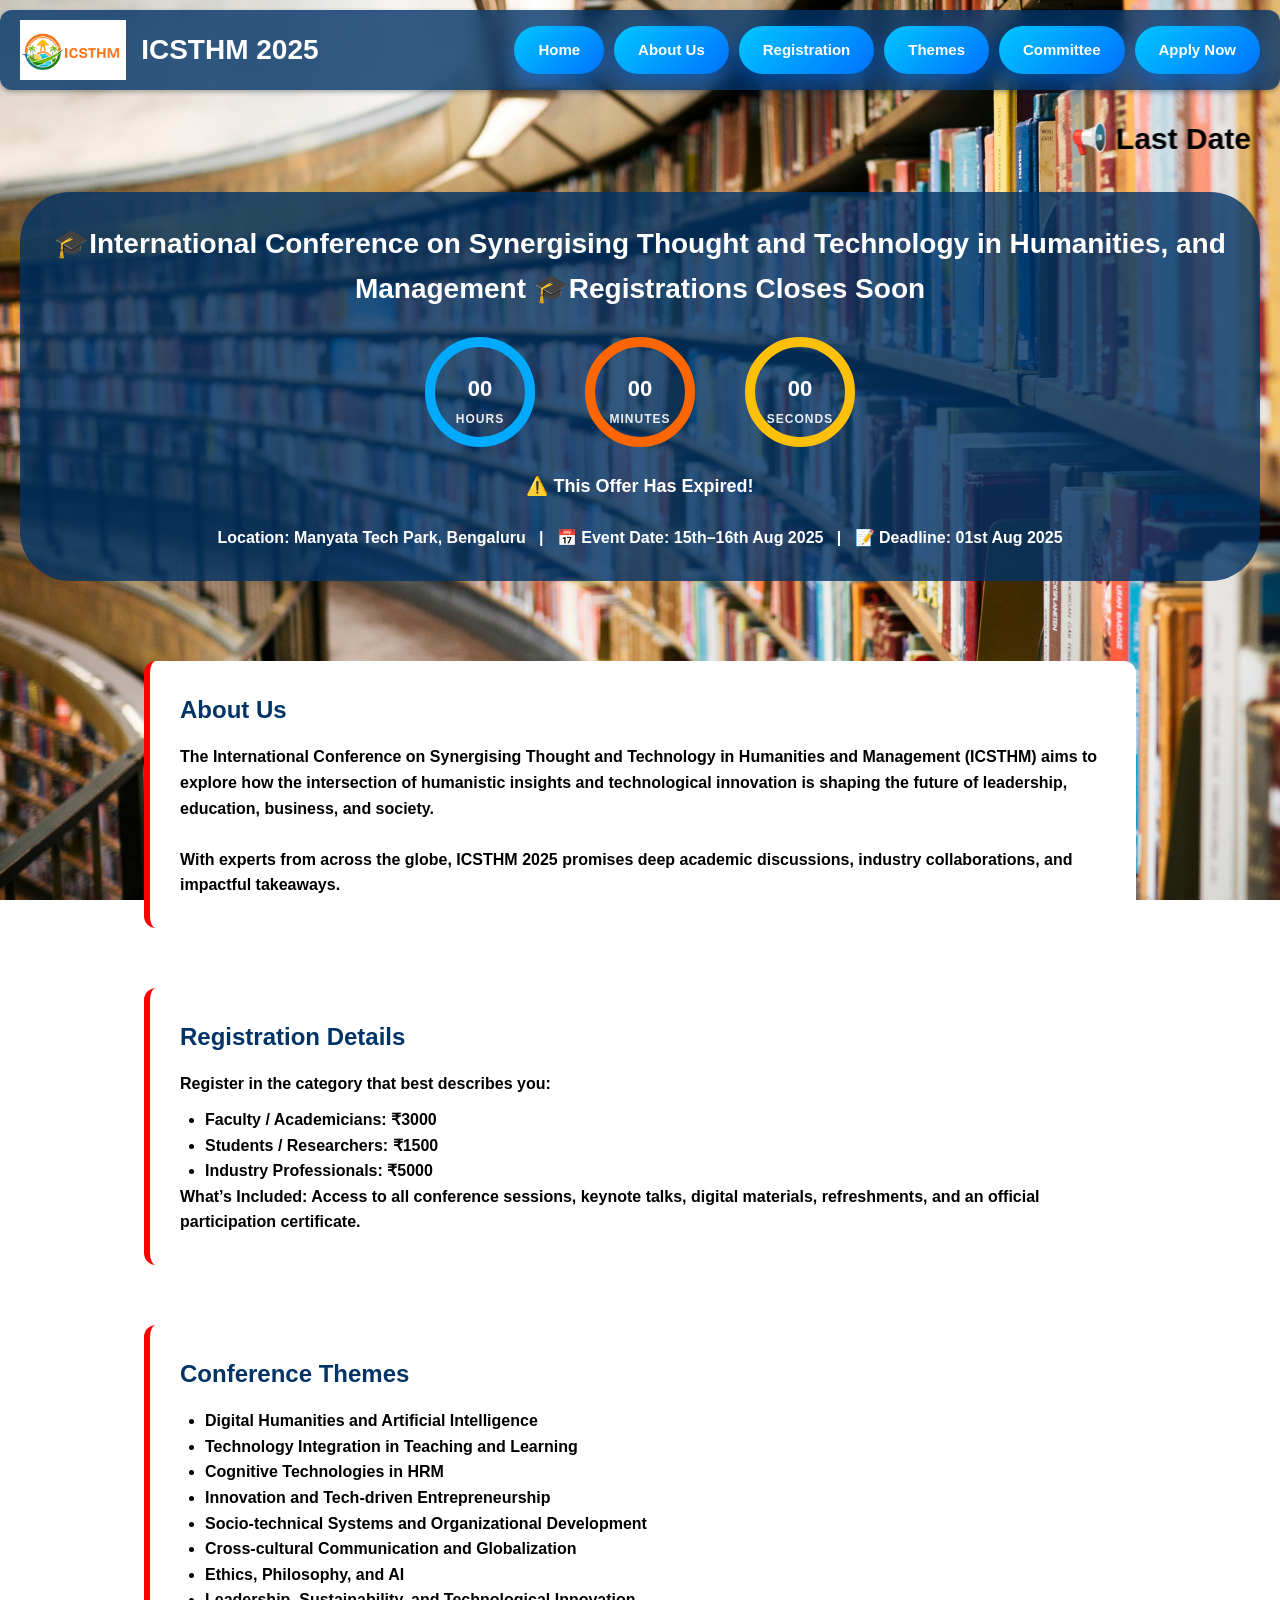
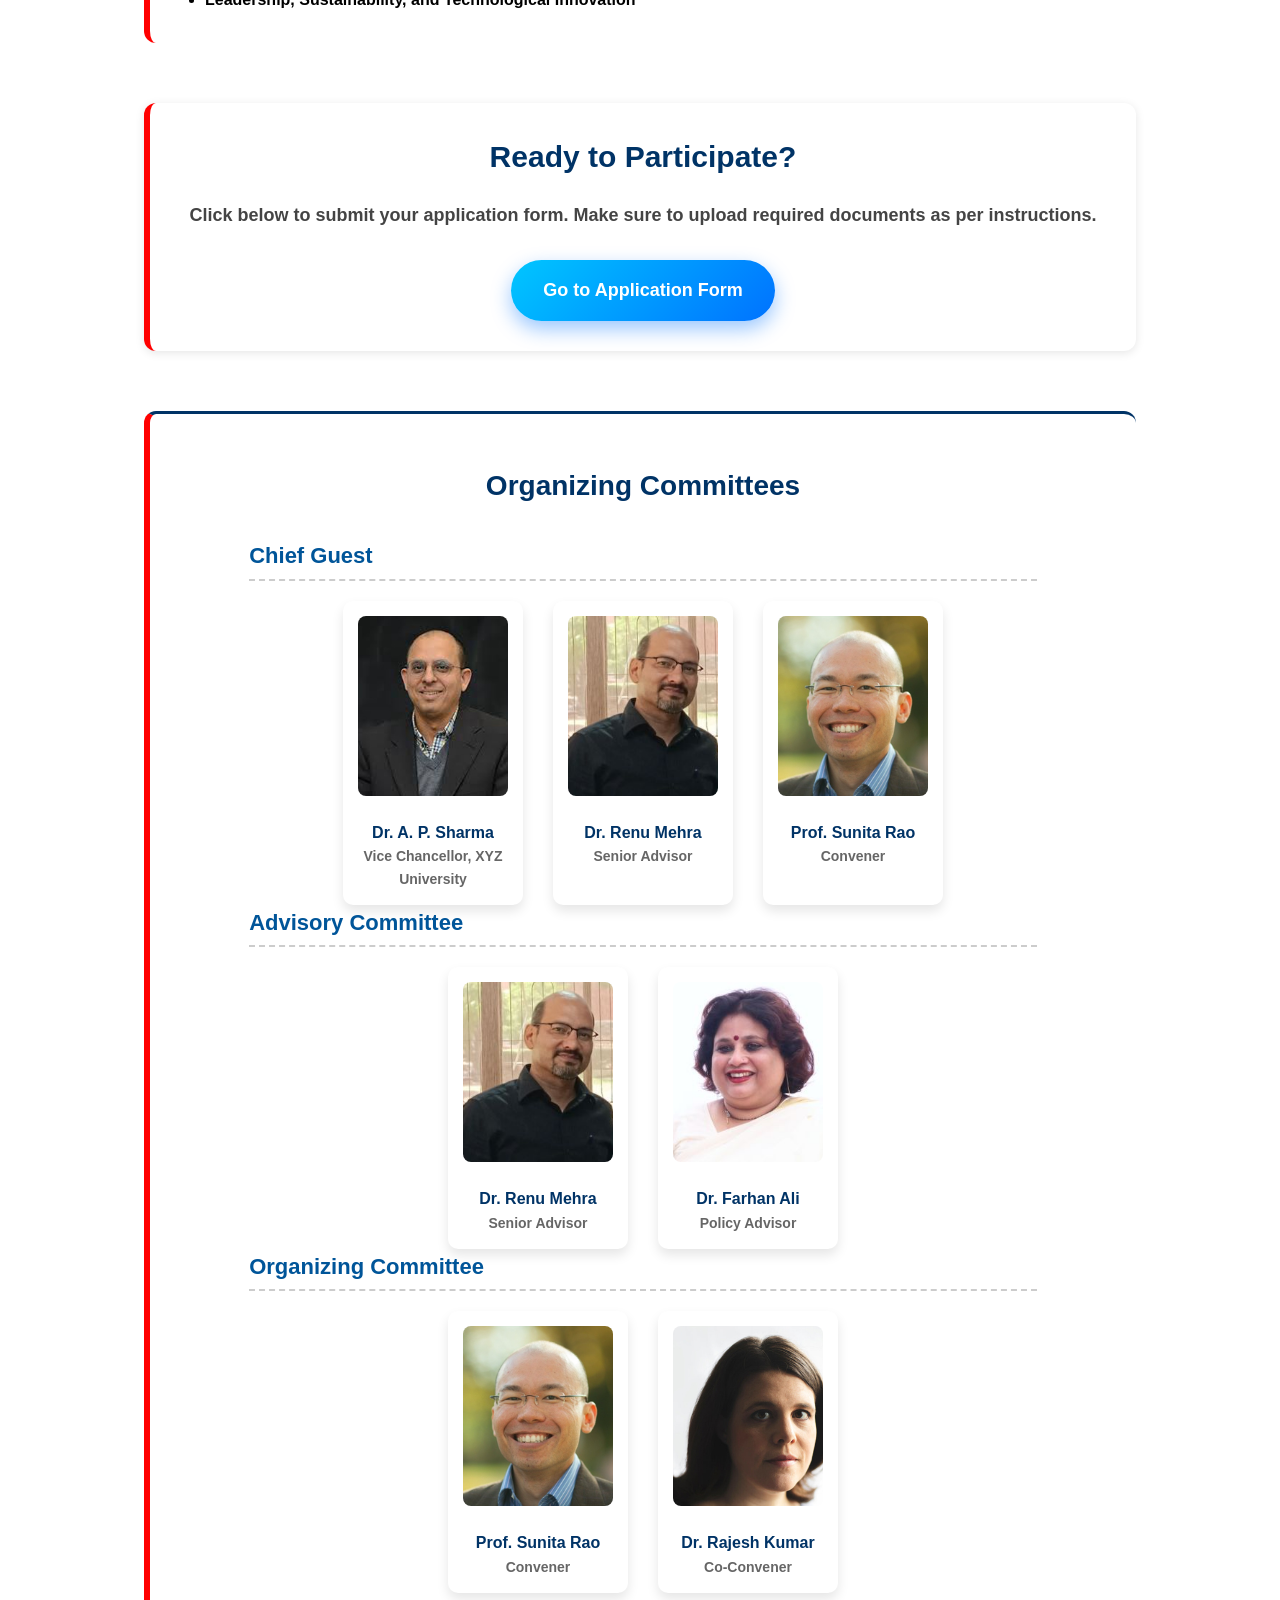
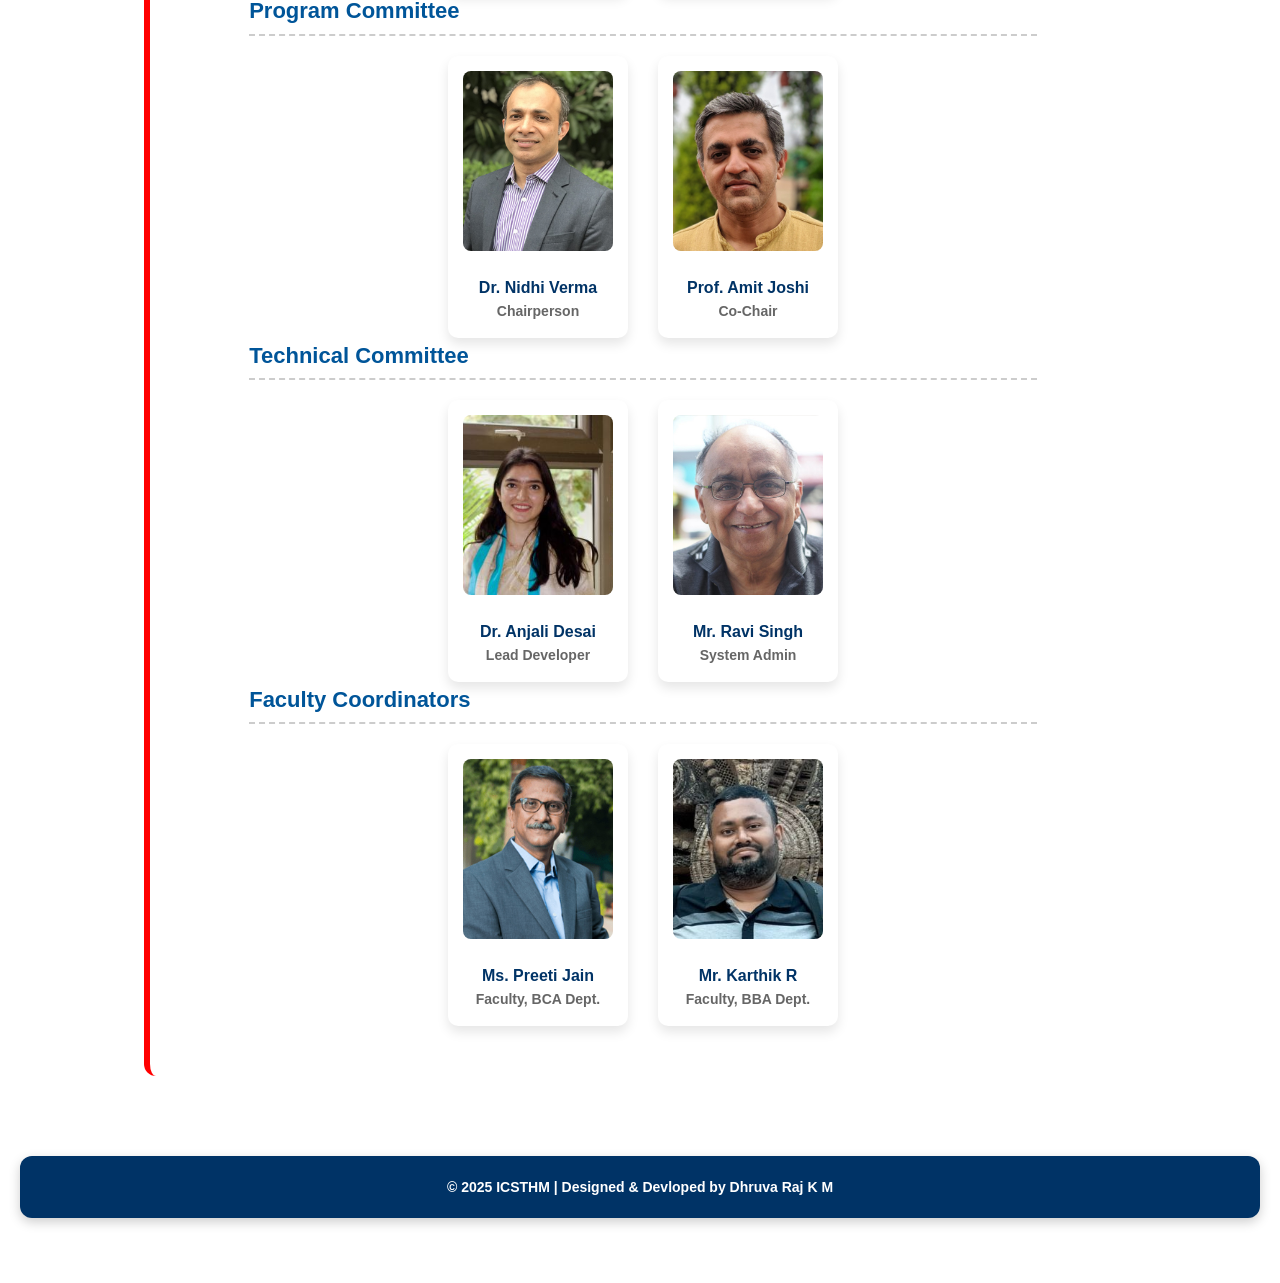
==== index.html @ 1d846b2d "Add files via upload" ====
<!DOCTYPE html>
<html>
<head>
  <title>ICSTHM 2025 - Apply</title>
  <style>

  body {
  font-family: 'Segoe UI', Tahoma, Geneva, Verdana, sans-serif;
  line-height: 1.6;
  background: url('images/library-bg.jpg') no-repeat center center fixed;
  background-size: cover;
  position: relative;
  margin: 0;
  padding: 0;
  font-family: 'Segoe UI', sans-serif;
  color: #111;
}

.overlay {
 /* soft white overlay */
  min-height: 100vh;
  padding: 20px;
}
 /* Apply transparency & blur to main content areas */
  header, footer {
    background-color: rgba(255, 255, 255, 0.7); /* Semi-transparent white */
    backdrop-filter: blur(8px); /* Adds soft blur behind content */
    -webkit-backdrop-filter: blur(8px); /* Safari support */
    padding: 0px;
    margin: 0px;
    border-radius: 12px; /* Rounded corners for modern look */
    box-shadow: 0 4px 12px rgba(0, 0, 0, 0.2); /* Optional soft shadow */
  }
    /* General Reset */
    * {
      margin: 0;
      padding: 0;
      box-sizing: border-box;
    }

  header {
  position: fixed;
  top: 10px;
  left: 0;
  width: 100%;
  z-index: 1000; /* stays on top */
    background-color: rgba(0, 51, 102, 0.8); /* transparent blue */
    color: white;
    padding: 10px 20px;
    display: flex;
    align-items: center;
    box-shadow: 0 2px 5px rgba(0,0,0,0.3);
  }

  header img {
    height: 60px;
    margin-right: 15px;
  }

  header h1 {
    font-size: 28px;
    margin: 0;
  }
      @media screen and (max-width: 600px) {
      header {
        flex-direction: column;
        align-items: flex-start;
      }

      header img {
        margin-bottom: 10px;
      }
      }
     .header-content {
    display: flex;
    justify-content: space-between;
    align-items: center;
    width: 100%;
    }

     nav {
     display: flex;
     gap: 10px;
     border-radius: 150px;
    }


    nav a {
      display: inline-block;
      background: linear-gradient(135deg, #00c6ff, #0072ff);
      color: white;
      padding: 12px 24px;
      font-size: 15px;
      font-weight: bold;
      text-decoration: none;
      box-shadow: 0 8px 20px rgba(0, 114, 255, 0.4);
      transition: all 0.3s ease;
      border-radius: 150px;
    }

    nav a:hover {
      background: linear-gradient(135deg, #0072ff, #00c6ff);
      transform: translateY(-3px);
      box-shadow: 0 12px 24px rgba(0, 114, 255, 0.5);
      color: #ffcc00;
      border-radius: 150px;
    }

  .marquee-container {
  color: #000;
  font-weight: bold;
  padding: 15px 0;
  font-size: 30px;
  border-radius: 12px;
  margin-bottom: 30px; /* space below marquee */
  z-index: 2;
  position: relative;
}

    marquee {
      font-size: 30px;
      margin-bottom: 15px; /* space below marquee */
      z-index: 2;
      position: relative;
}
    /* Main Layout */
    main {
      padding: 60px 10% 20px 10%;
      border-radius: 15px;
      padding-top: 120px;
    }
    main, .content, body {
    padding-top: 80px; /* Adjust based on your header height */
}

.circle {
  width: 120px;
  height: 120px;
  position: relative;
}

.circle svg {
  transform: rotate(-90deg);
}

.circle circle {
  fill: none;
  stroke-width: 10;
  stroke-linecap: round;
}

.circle .bg {
  stroke: rgba(255, 255, 255, 0.1);
}

.circle .progress {
  stroke: #00aaff;
  transition: stroke-dashoffset 0.5s linear;
}

.circle.orange .progress {
  stroke: #ff6600;
}

.circle.yellow .progress {
  stroke: #ffc107;
}

.circle .time-value {
  position: absolute;
  top: 50%;
  left: 50%;
  transform: translate(-50%, -60%);
  font-size: 22px;
  font-weight: bold;
  color: white;
}

.circle .label {
  position: absolute;
  top: 65%;
  left: 50%;
  transform: translateX(-50%);
  font-size: 12px;
  letter-spacing: 1px;
  opacity: 0.9;
  color: white;
}

    section {
      margin-bottom: 60px;
      background-color: white;
      box-sizing: 10px;
      padding: 30px;
      border-left: 6px solid red;
      border-radius: 8px;
     
      border-radius: 12px;
    }

    section h2 {
      margin-bottom: 15px;
      color: #003366;
      font-size: 24px;
      border-radius: 12px;
    }

    p, li {
      font-size: 16px;
      border-radius: 150px;
    }

    ul {
      padding-left: 25px;
      margin-top: 10px;
      border-radius: 150px;
    }

    /* Apply Now CTA */
    .apply-section {
      margin-bottom: 60px;
     
      padding: 30px;
      border-left: 6px solid red;
      border-radius: 8px;
      box-shadow: 0 2px 10px rgba(0,0,0,0.1);
      border-radius: 12px;
      text-align: center;
    }

    .apply-section h2 {
      font-size: 30px;
      margin-bottom: 20px;
      color: #003366;
      border-radius: 150px;
    }

    .apply-section p {
      font-size: 18px;
      margin-bottom: 30px;
      color: #444;
      border-radius: 150px;
    }

    .new-apply-btn {
      display: inline-block;
      background: linear-gradient(135deg, #00c6ff, #0072ff);
      color: white;
      padding: 16px 32px;
      font-size: 18px;
      font-weight: bold;
      text-decoration: none;
      border-radius: 50px;
      box-shadow: 0 8px 20px rgba(0, 114, 255, 0.4);
      transition: all 0.3s ease;
    }

    .new-apply-btn:hover {
      background: linear-gradient(135deg, #0072ff, #00c6ff);
      transform: translateY(-3px);
      box-shadow: 0 12px 24px rgba(0, 114, 255, 0.5);
      border-radius: 150px;
    }
    #committee {
  padding: 50px 10%;
  margin-top: 40px;
  border-top: 3px solid #003366;
}

.committee-title {
  font-size: 22px;
  margin-bottom: 20px;
  color: #005599;
  border-bottom: 2px dashed #ccc;
  padding-bottom: 5px;
}

.committee-grid {
  display: flex;
  gap: 30px;
  flex-wrap: wrap;
  justify-content: center;
  margin-top: 20px;
}

.member-card {
  background-color: white;
  border-radius: 10px;
  padding: 15px;
  width: 180px;
  text-align: center;
  box-shadow: 0 6px 12px rgba(0,0,0,0.1);
  transition: transform 0.3s ease;
}

.member-card:hover {
  transform: translateY(-6px);
}

.member-card img {
  width: 100%;
  height: 180px;
  object-fit: cover;
  border-radius: 8px;
}

.member-card .name {
  font-weight: bold;
  color: #003366;
  margin-top: 10px;
}

.member-card .role {
  font-size: 14px;
  color: #666;
}
/* Footer */
  footer {
  background-color: #003366;
  color: white;
  text-align: center;
  padding: 20px;
  font-size: 14px;
}

</style>
</head>
<body>
<body>
  <div class="overlay">
    <header>
  <div class="header-content">
    <div style="display: flex; align-items: center;">
      <img src="images/logo1.png" alt="ICSTHM Logo">
      <h1>ICSTHM 2025</h1>
    </div>
    <nav>
      <a href="index.html">Home</a>
      <a href="#about us">About Us</a>
      <a href="#registration">Registration</a>
      <a href="#themes">Themes</a>
      <a href="#committee">Committee</a>
      <a href="apply.html">Apply Now</a>
    </nav>
  </div>
</header>


  <!-- Marquee -->
  <div class="marquee-container">
    <marquee behavior="scroll" direction="left">
    📢 Last Date to Apply: 01st August 2025 | 📅 Event Date: 15th & 16th August 2025 | 🏃‍♂️ Hurry Up and Apply Now!</marquee>
 
 <!-- Countdown Timer Section -->
<div style="background-color: rgba(0, 51, 102, 0.8); padding: 30px 0; color: white;  border-radius: 50px;">
  <h2 style="text-align: center; font-size: 28px;margin-bottom: 20px;">
  🎓International Conference on Synergising Thought and Technology in Humanities, and Management 🎓Registrations Closes Soon</h2>

  <div class="countdown-container" style="display: flex; justify-content: center; gap: 40px; flex-wrap: wrap;">
    <div class="circle blue" id="hour-circle">
      <svg width="120" height="120">
        <circle class="bg" cx="60" cy="60" r="50" />
        <circle class="progress" cx="60" cy="60" r="50" />
      </svg>
      <div class="time-value" id="hours">00</div>
      <div class="label">HOURS</div>
    </div>
    <div class="circle orange" id="minute-circle">
      <svg width="120" height="120">
        <circle class="bg" cx="60" cy="60" r="50" />
        <circle class="progress" cx="60" cy="60" r="50" />
      </svg>
      <div class="time-value" id="minutes">00</div>
      <div class="label">MINUTES</div>
    </div>
    <div class="circle yellow" id="second-circle">
      <svg width="120" height="120">
        <circle class="bg" cx="60" cy="60" r="50" />
        <circle class="progress" cx="60" cy="60" r="50" />
      </svg>
      <div class="time-value" id="seconds">00</div>
      <div class="label">SECONDS</div>
    </div>
  </div>

  <div id="expired" class="expired-msg" style="text-align:center; font-weight: bold; margin-top: 20px; font-size: 18px;"></div>

  <!-- Optional event details -->
  <p style="text-align:center; font-size: 16px; margin-top: 25px;">
    <strong>Location:</strong> Manyata Tech Park, Bengaluru &nbsp; | &nbsp; 📅 <strong>Event Date:</strong> 15th–16th Aug 2025 &nbsp; | &nbsp; 📝 <strong>Deadline:</strong> 01st Aug 2025
  </p>
</div>


  <main>
    <section id="about">
      <h2>About Us</h2>
      <p>
        The <strong>International Conference on Synergising Thought and Technology in Humanities and Management (ICSTHM)</strong> aims to explore how the intersection of humanistic insights and technological innovation is shaping the future of leadership, education, business, and society.
        <br><br>
        With experts from across the globe, ICSTHM 2025 promises deep academic discussions, industry collaborations, and impactful takeaways.
      </p>
    </section>

    <section id="registration">
      <h2>Registration Details</h2>
      <p>Register in the category that best describes you:</p>
      <ul>
        <li><strong>Faculty / Academicians:</strong> ₹3000</li>
        <li><strong>Students / Researchers:</strong> ₹1500</li>
        <li><strong>Industry Professionals:</strong> ₹5000</li>
      </ul>
      <p><strong>What’s Included:</strong> Access to all conference sessions, keynote talks, digital materials, refreshments, and an official participation certificate.</p>
    </section>

    <section id="themes">
      <h2>Conference Themes</h2>
      <ul>
        <li>Digital Humanities and Artificial Intelligence</li>
        <li>Technology Integration in Teaching and Learning</li>
        <li>Cognitive Technologies in HRM</li>
        <li>Innovation and Tech-driven Entrepreneurship</li>
        <li>Socio-technical Systems and Organizational Development</li>
        <li>Cross-cultural Communication and Globalization</li>
        <li>Ethics, Philosophy, and AI</li>
        <li>Leadership, Sustainability, and Technological Innovation</li>
      </ul>
    </section>
    <section class="apply-section">
    <h2>Ready to Participate?</h2>
    <p>Click below to submit your application form. Make sure to upload required documents as per instructions.</p>
    <a href="apply.html" target="_blank" class="new-apply-btn">Go to Application Form</a>
  </section>

  <section id="committee">
  <h2 style="text-align: center; font-size: 28px; margin-bottom: 30px; color: #003366;">Organizing Committees</h2>

  <!-- Chief Guest -->
  <div class="committee-department">
    <h3 class="committee-title">Chief Guest</h3>
    <div class="committee-grid">
      <div class="member-card">
        <img src="images/bikrama.jpg" alt="Chief Guest">
        <p class="name">Dr. A. P. Sharma</p>
        <p class="role">Vice Chancellor, XYZ University</p>
      </div>
      <div class="member-card">
        <img src="images/narendra.jpg" alt="Advisor">
        <p class="name">Dr. Renu Mehra</p>
        <p class="role">Senior Advisor</p>
      </div>
      <div class="member-card">
        <img src="images/miguil.jpg" alt="Member">
        <p class="name">Prof. Sunita Rao</p>
        <p class="role">Convener</p>
      </div>
    </div>
  </div>

  <!-- Advisory Committee -->
  <div class="committee-department">
    <h3 class="committee-title">Advisory Committee</h3>
    <div class="committee-grid">
      <div class="member-card">
        <img src="images/narendra.jpg" alt="Advisor">
        <p class="name">Dr. Renu Mehra</p>
        <p class="role">Senior Advisor</p>
      </div>
      <div class="member-card">
        <img src="images/aartisrivastava.jpg" alt="Advisor">
        <p class="name">Dr. Farhan Ali</p>
        <p class="role">Policy Advisor</p>
      </div>
    </div>
  </div>

  <!-- Organizing Committee -->
  <div class="committee-department">
    <h3 class="committee-title">Organizing Committee</h3>
    <div class="committee-grid">
      <div class="member-card">
        <img src="images/miguil.jpg" alt="Member">
        <p class="name">Prof. Sunita Rao</p>
        <p class="role">Convener</p>
      </div>
      <div class="member-card">
        <img src="images/camille.jpg" alt="Member">
        <p class="name">Dr. Rajesh Kumar</p>
        <p class="role">Co-Convener</p>
      </div>
    </div>
  </div>

  <!-- Program Committee -->
  <div class="committee-department">
    <h3 class="committee-title">Program Committee</h3>
    <div class="committee-grid">
      <div class="member-card">
        <img src="images/debananda.jpg" alt="Program Chair">
        <p class="name">Dr. Nidhi Verma</p>
        <p class="role">Chairperson</p>
      </div>
      <div class="member-card">
        <img src="images/ankursarin.jpg" alt="Co-Chair">
        <p class="name">Prof. Amit Joshi</p>
        <p class="role">Co-Chair</p>
      </div>
    </div>
  </div>

  <!-- Technical Committee -->
  <div class="committee-department">
    <h3 class="committee-title">Technical Committee</h3>
    <div class="committee-grid">
      <div class="member-card">
        <img src="images/mansi.jpg" alt="Technical Member">
        <p class="name">Dr. Anjali Desai</p>
        <p class="role">Lead Developer</p>
      </div>
      <div class="member-card">
        <img src="images/proffazal.jpg" alt="Technical Member">
        <p class="name">Mr. Ravi Singh</p>
        <p class="role">System Admin</p>
      </div>
    </div>
  </div>

  <!-- Faculty Coordinators -->
  <div class="committee-department">
    <h3 class="committee-title">Faculty Coordinators</h3>
    <div class="committee-grid">
      <div class="member-card">
        <img src="images/pankajchandra.jpg" alt="Faculty">
        <p class="name">Ms. Preeti Jain</p>
        <p class="role">Faculty, BCA Dept.</p>
      </div>
      <div class="member-card">
        <img src="images/rathinbiswas.jpg" alt="Faculty">
        <p class="name">Mr. Karthik R</p>
        <p class="role">Faculty, BBA Dept.</p>
      </div>
    </div>
  </div>
</section>
  </main>


  <footer>
    &copy; 2025 ICSTHM | Designed & Devloped by Dhruva Raj K M
  </footer>

    
  <script>
  const FULL_DASH = 2 * Math.PI * 50;

  const deadline = new Date("August 15, 2025 23:59:59");

  const hourCircle = document.querySelector('#hour-circle .progress');
  const minuteCircle = document.querySelector('#minute-circle .progress');
  const secondCircle = document.querySelector('#second-circle .progress');

  hourCircle.setAttribute('stroke-dasharray', FULL_DASH);
  minuteCircle.setAttribute('stroke-dasharray', FULL_DASH);
  secondCircle.setAttribute('stroke-dasharray', FULL_DASH);

  function updateCountdown() {
    const now = new Date();
    const diff = deadline - now;

    if (diff <= 0) {
      document.querySelector("#hours").innerText = "00";
      document.querySelector("#minutes").innerText = "00";
      document.querySelector("#seconds").innerText = "00";
      document.getElementById("expired").innerText = "⚠️ This Offer Has Expired!";
      return;
    }

    const hours = Math.floor(diff / (1000 * 60 * 60));
    const minutes = Math.floor((diff % (1000 * 60 * 60)) / (1000 * 60));
    const seconds = Math.floor((diff % (1000 * 60)) / 1000);

    document.querySelector("#hours").innerText = String(hours).padStart(2, '0');
    document.querySelector("#minutes").innerText = String(minutes).padStart(2, '0');
    document.querySelector("#seconds").innerText = String(seconds).padStart(2, '0');

    hourCircle.setAttribute('stroke-dashoffset', FULL_DASH * (1 - (hours % 24) / 24));
    minuteCircle.setAttribute('stroke-dashoffset', FULL_DASH * (1 - (minutes / 60)));
    secondCircle.setAttribute('stroke-dashoffset', FULL_DASH * (1 - (seconds / 60)));
  }

  updateCountdown();
  setInterval(updateCountdown, 1000);
</script>
</div>
</body>
</html>
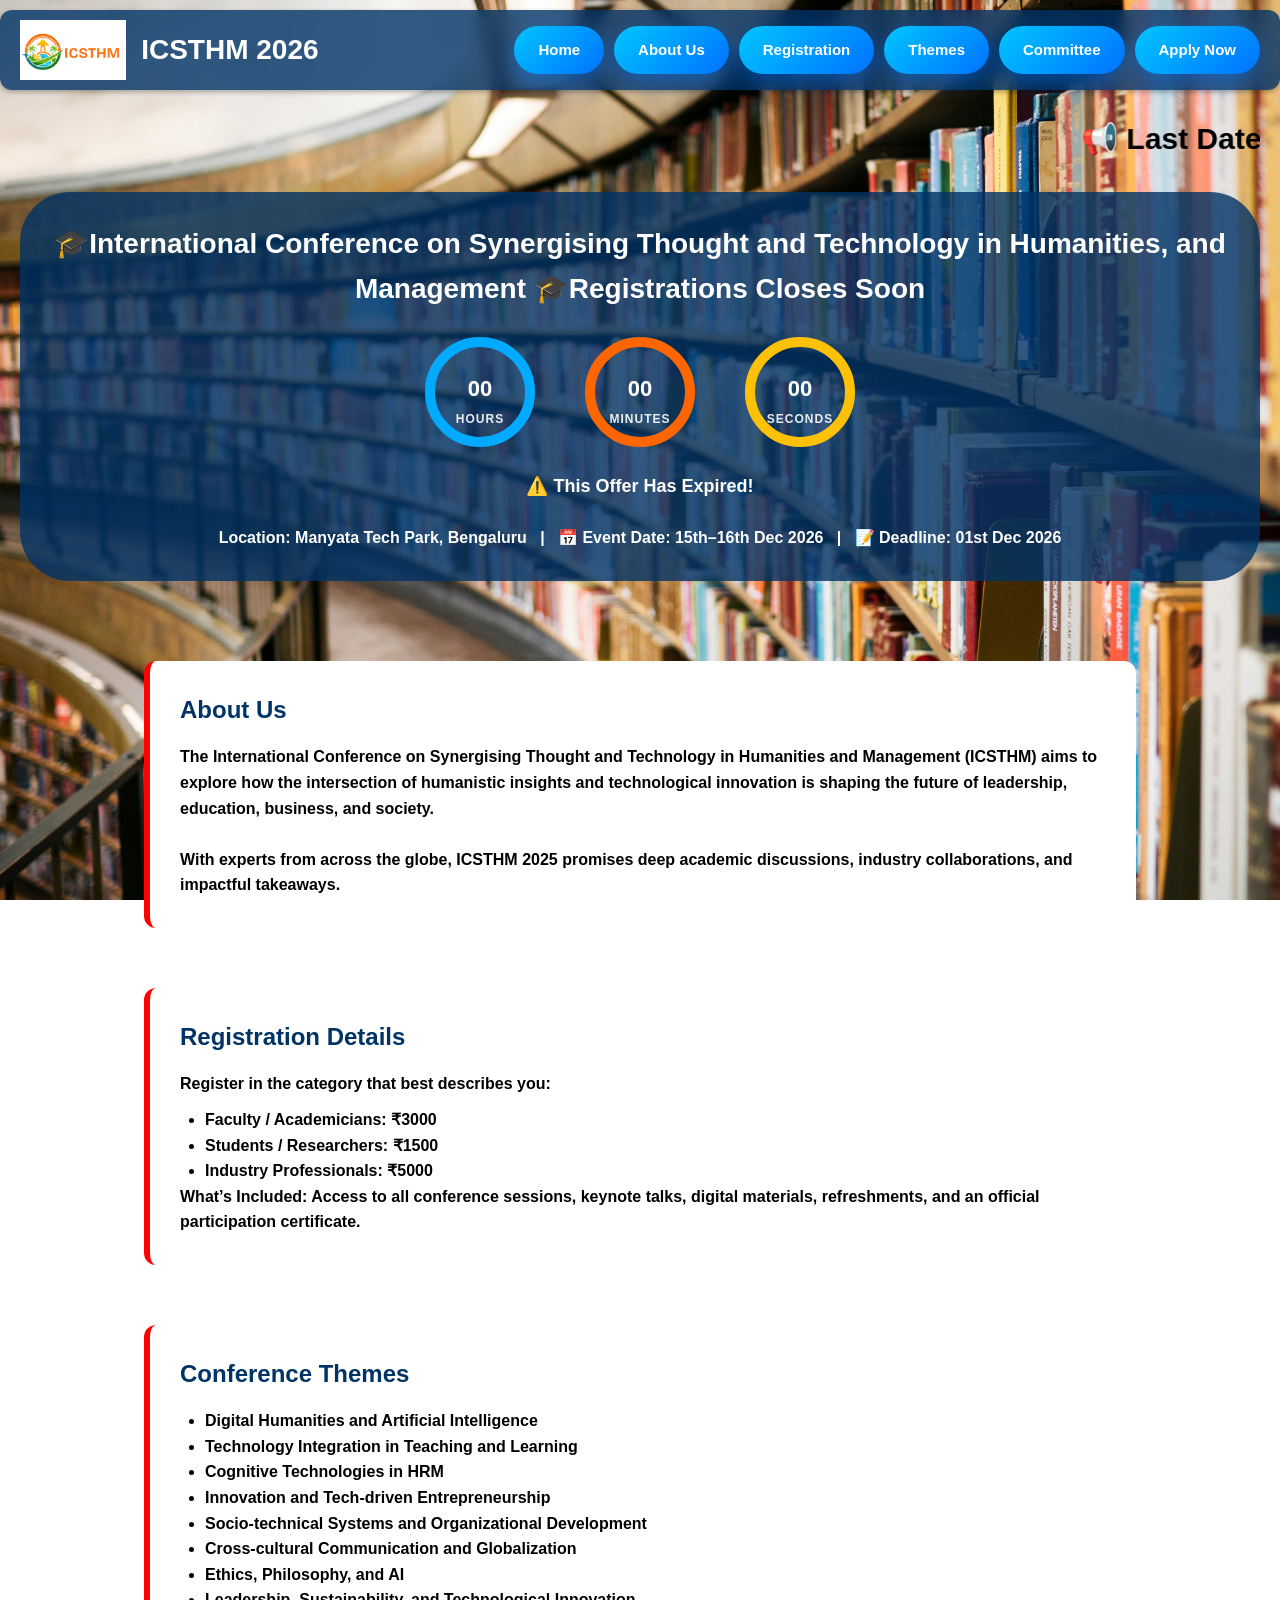
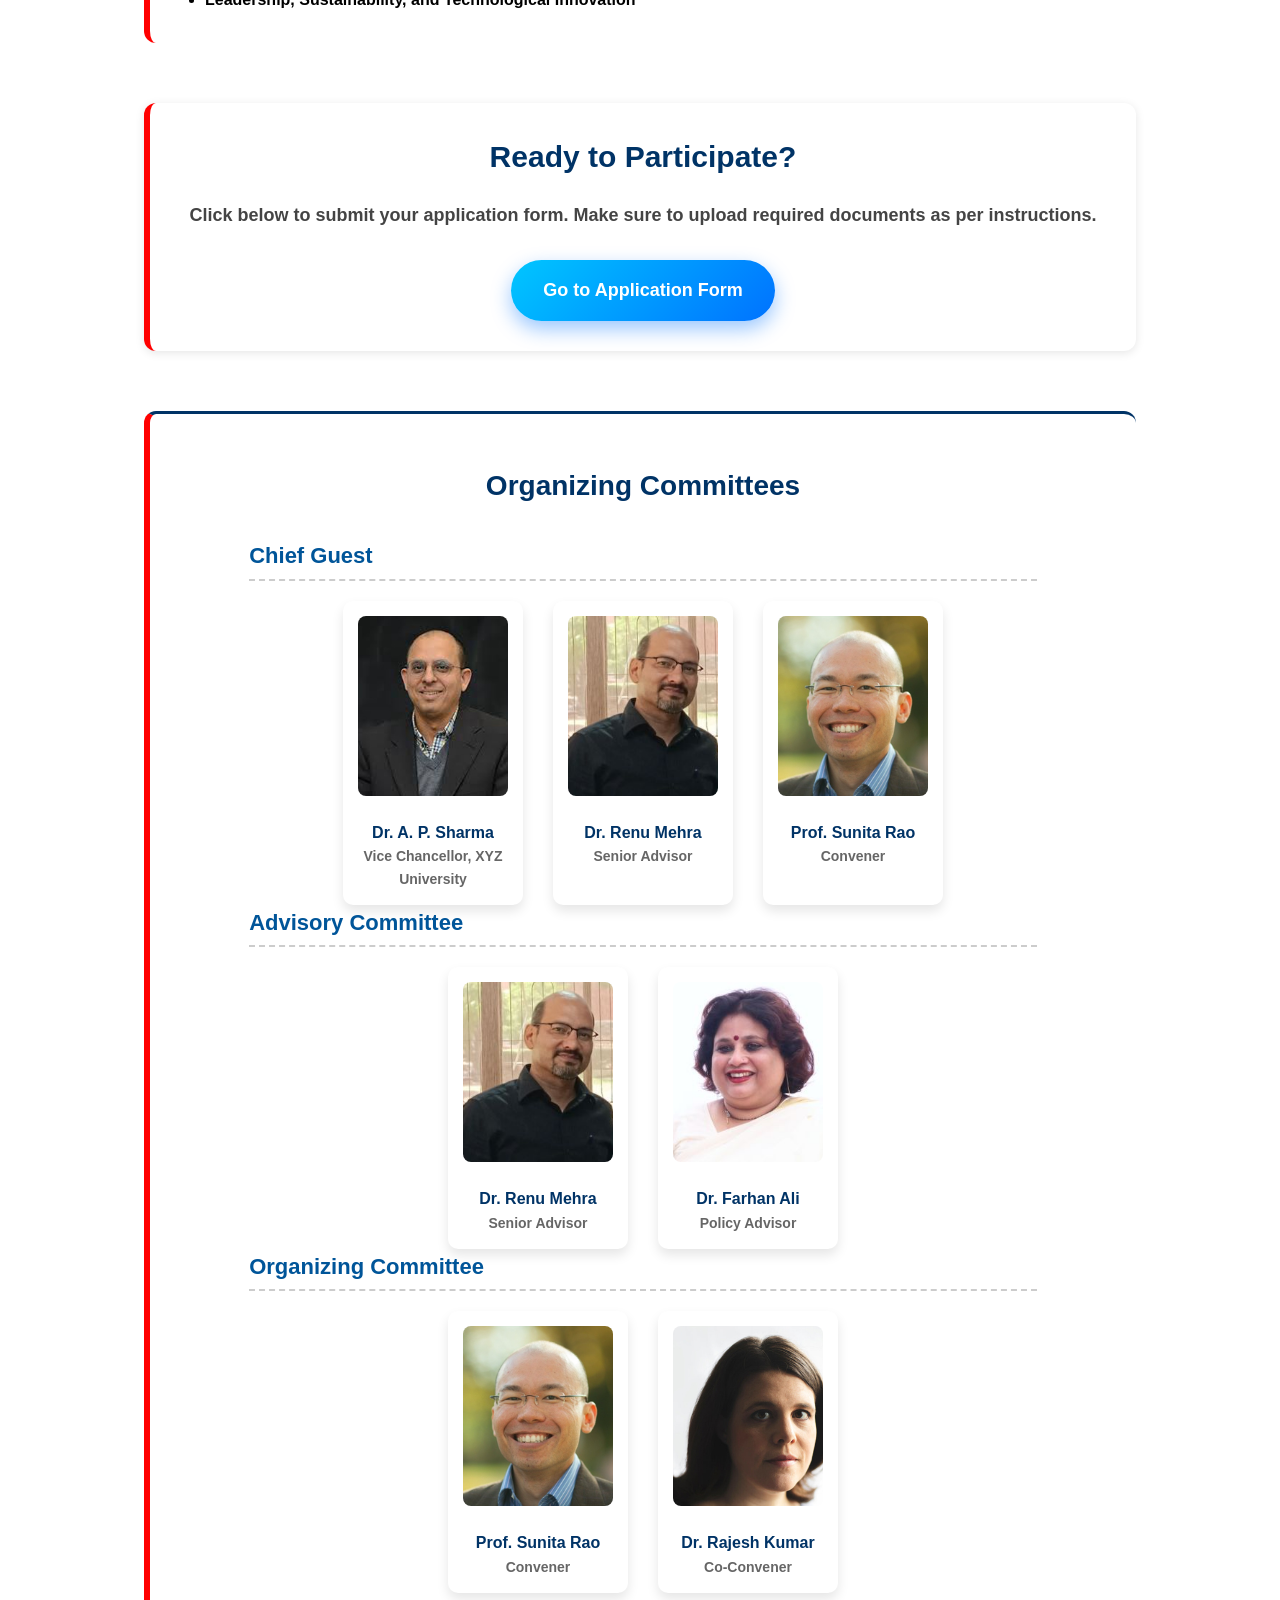
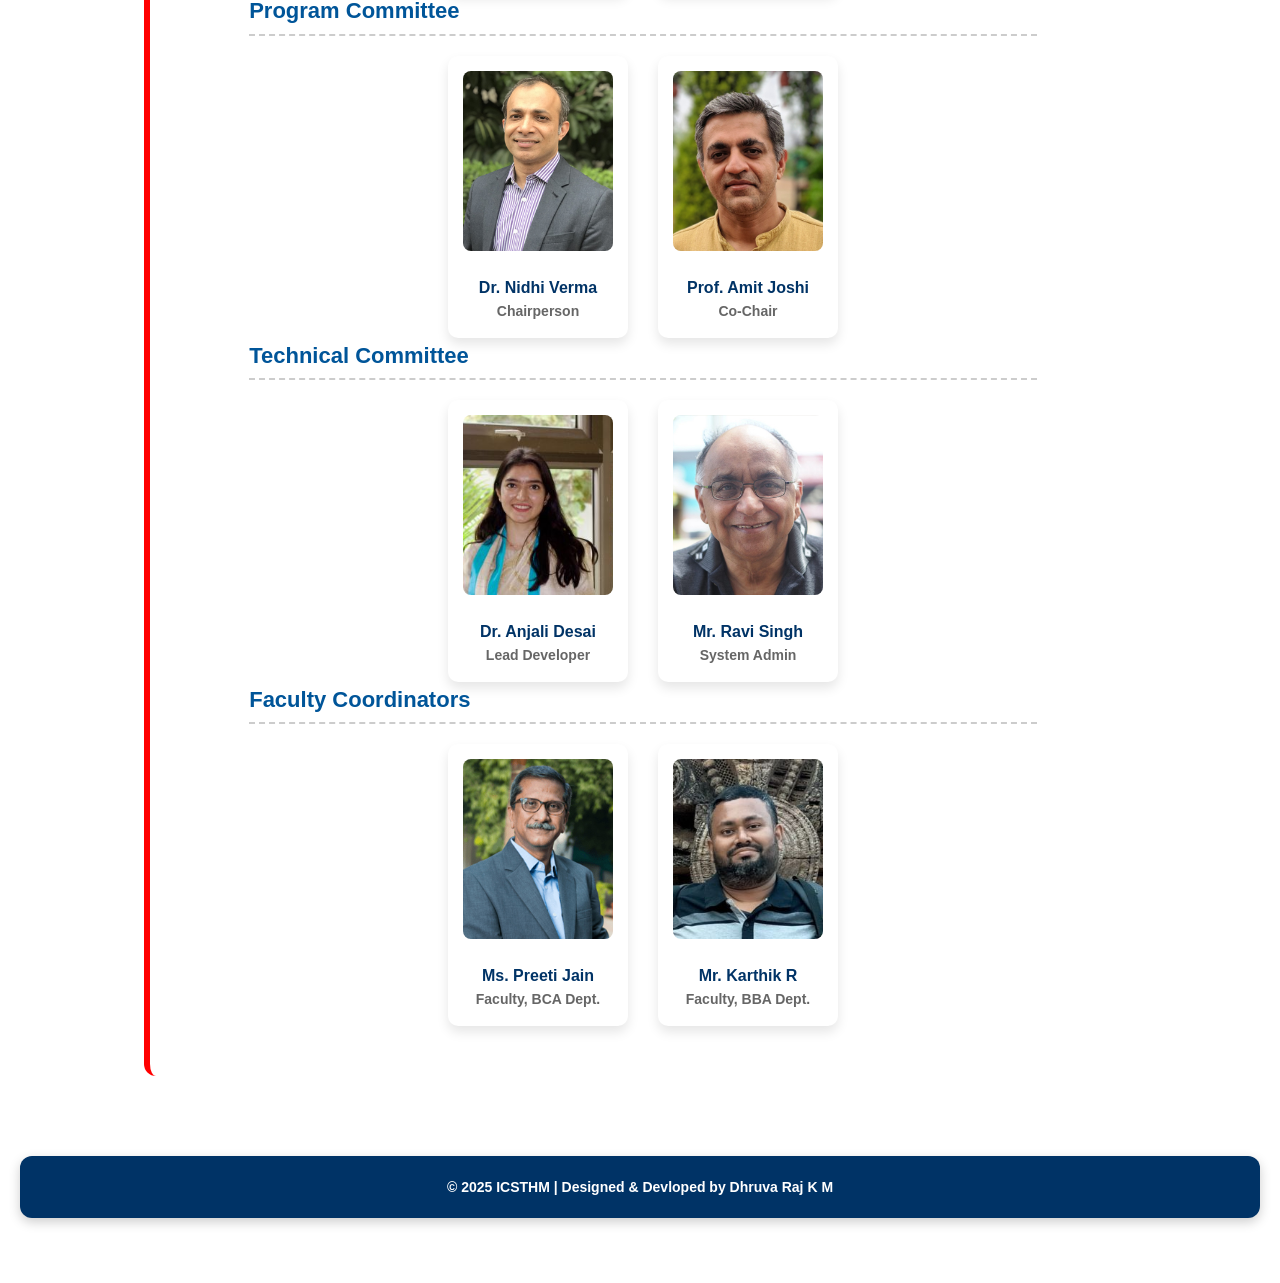
==== commit 5013d9fe: "Update print statement from 'Hello' to 'Goodbye'" ====
--- a/index.html
+++ b/index.html
@@ -332,7 +332,7 @@
   <div class="header-content">
     <div style="display: flex; align-items: center;">
       <img src="images/logo1.png" alt="ICSTHM Logo">
-      <h1>ICSTHM 2025</h1>
+      <h1>ICSTHM 2026</h1>
     </div>
     <nav>
       <a href="index.html">Home</a>
@@ -349,7 +349,7 @@
   <!-- Marquee -->
   <div class="marquee-container">
     <marquee behavior="scroll" direction="left">
-    📢 Last Date to Apply: 01st August 2025 | 📅 Event Date: 15th & 16th August 2025 | 🏃‍♂️ Hurry Up and Apply Now!</marquee>
+    📢 Last Date to Apply: 01st Dec 2026 | 📅 Event Date: 15th & 16th Dec 2026 | 🏃‍♂️ Hurry Up and Apply Now!</marquee>
  
  <!-- Countdown Timer Section -->
 <div style="background-color: rgba(0, 51, 102, 0.8); padding: 30px 0; color: white;  border-radius: 50px;">
@@ -387,7 +387,7 @@
 
   <!-- Optional event details -->
   <p style="text-align:center; font-size: 16px; margin-top: 25px;">
-    <strong>Location:</strong> Manyata Tech Park, Bengaluru &nbsp; | &nbsp; 📅 <strong>Event Date:</strong> 15th–16th Aug 2025 &nbsp; | &nbsp; 📝 <strong>Deadline:</strong> 01st Aug 2025
+    <strong>Location:</strong> Manyata Tech Park, Bengaluru &nbsp; | &nbsp; 📅 <strong>Event Date:</strong> 15th–16th Dec 2026 &nbsp; | &nbsp; 📝 <strong>Deadline:</strong> 01st Dec 2026
   </p>
 </div>
 
@@ -553,7 +553,7 @@
   <script>
   const FULL_DASH = 2 * Math.PI * 50;
 
-  const deadline = new Date("August 15, 2025 23:59:59");
+  const deadline = new Date("Dec 15, 2025 23:59:59");
 
   const hourCircle = document.querySelector('#hour-circle .progress');
   const minuteCircle = document.querySelector('#minute-circle .progress');
@@ -593,4 +593,4 @@
 </script>
 </div>
 </body>
-</html>+</html>
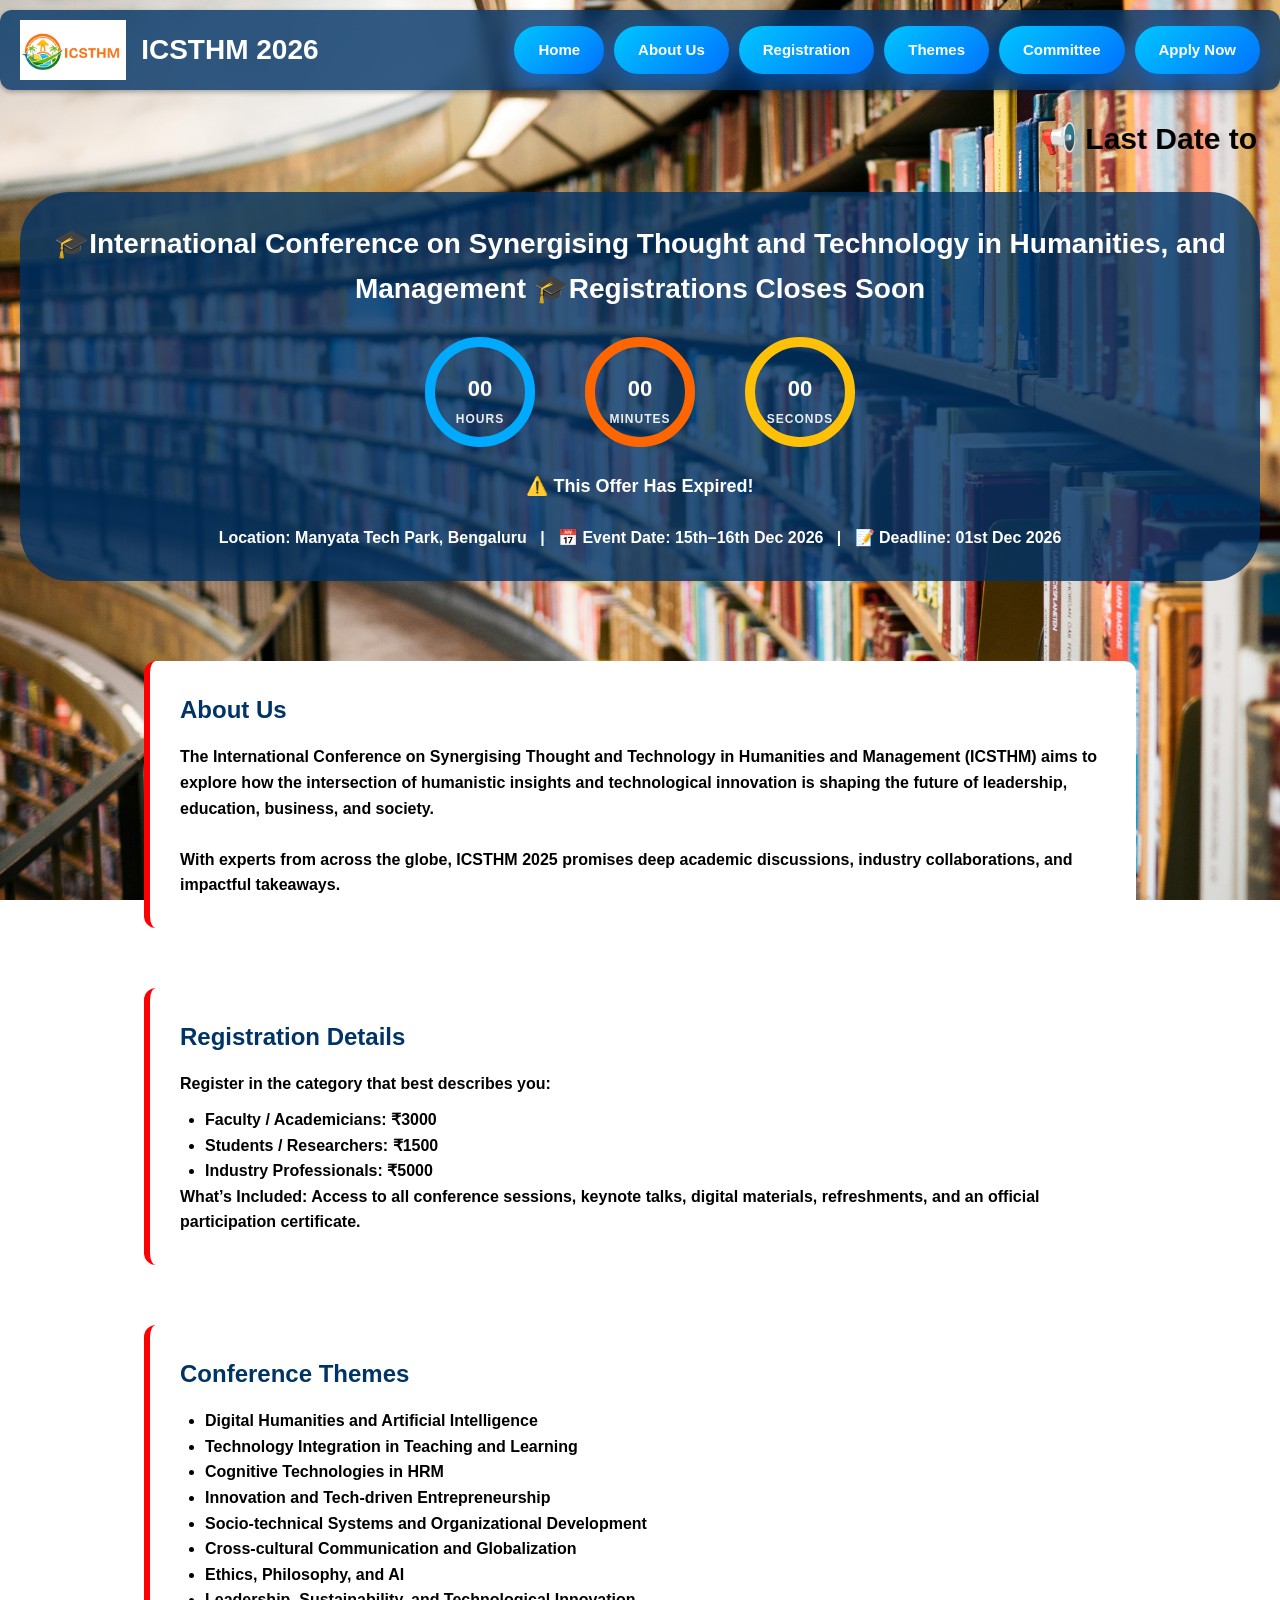
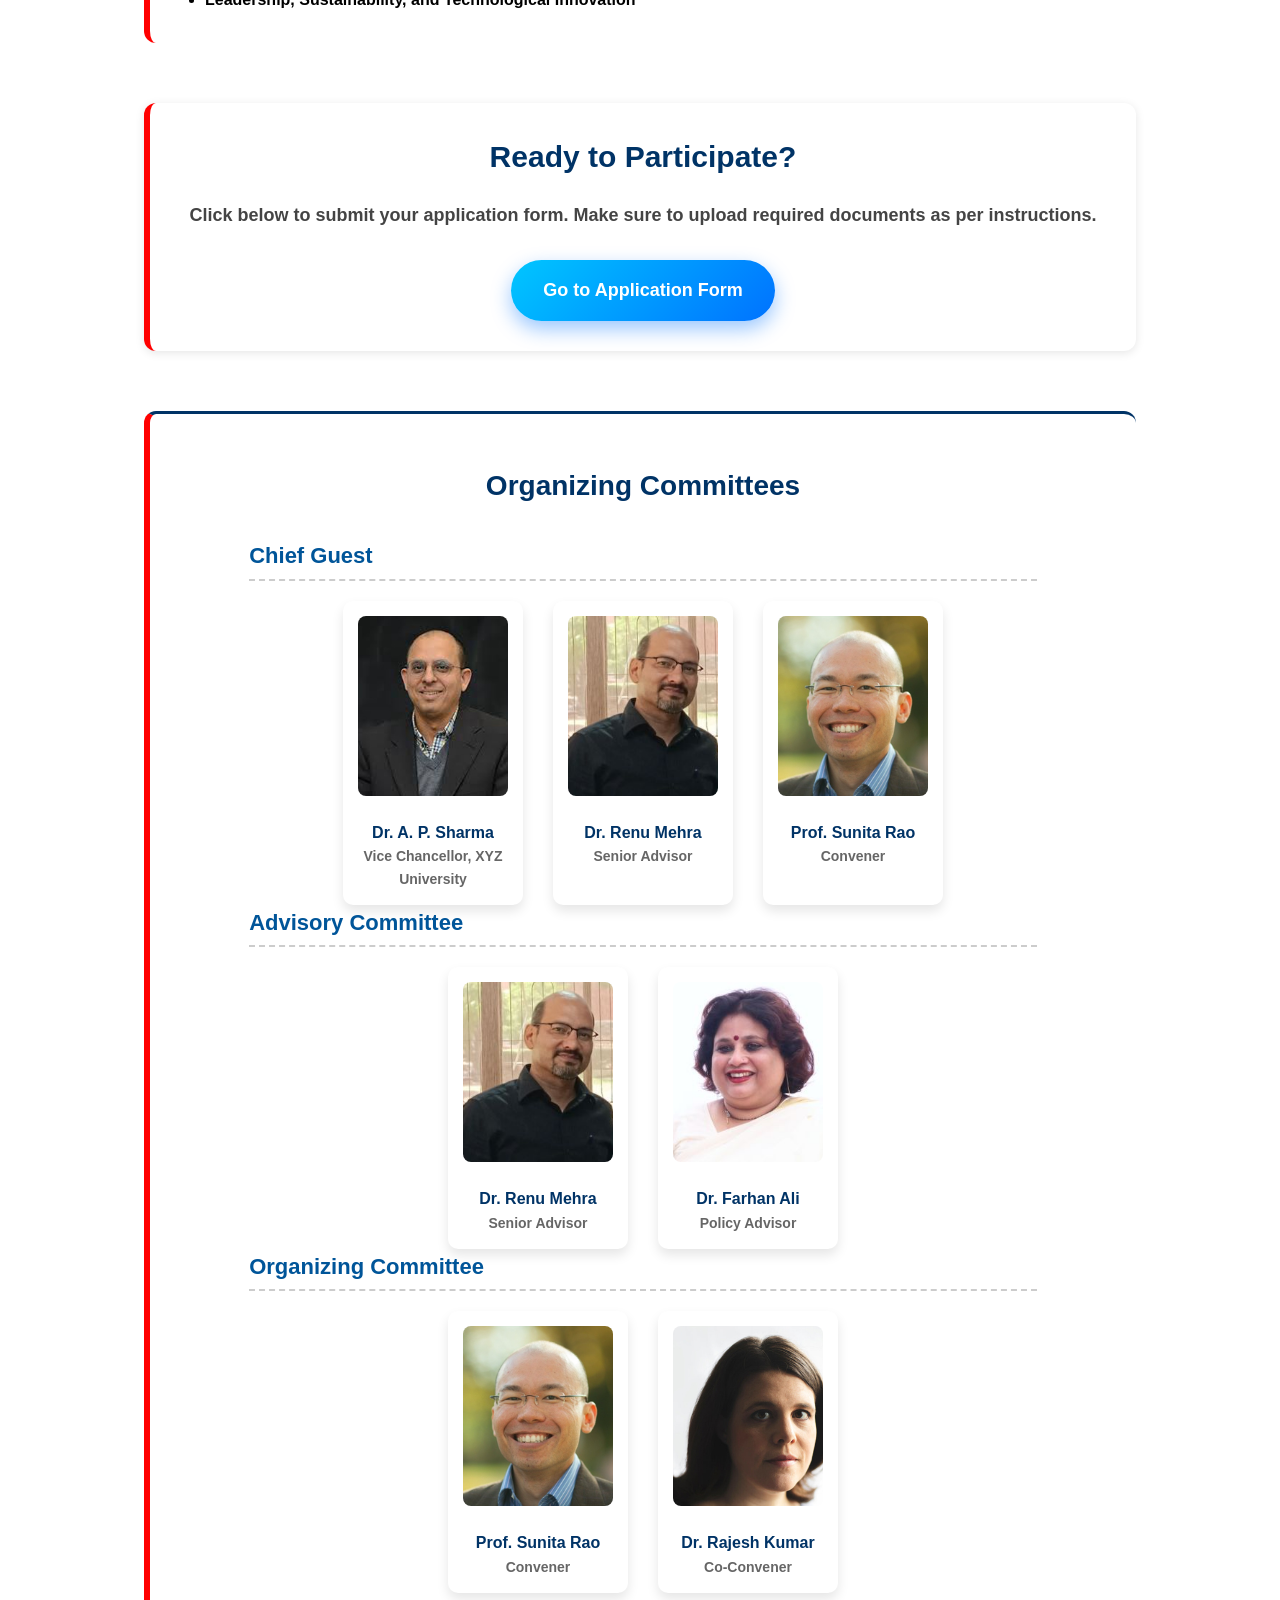
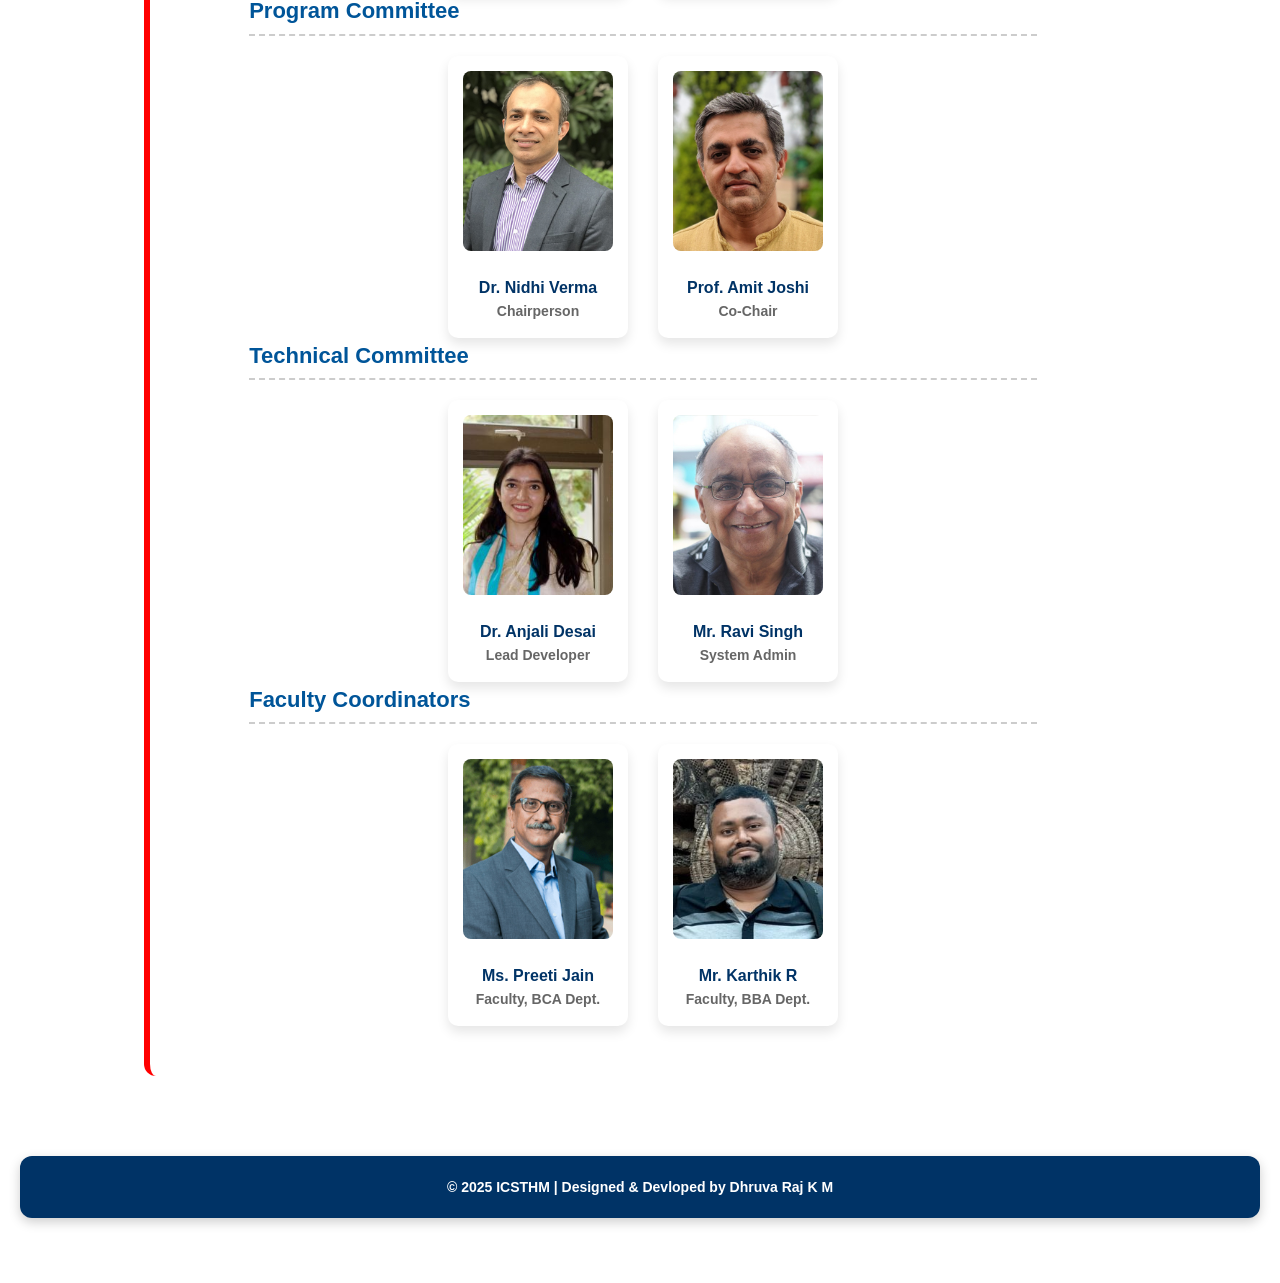
==== commit cb5816c2: "Update print statement from 'Hello' to 'Goodbye'" ====
--- a/index.html
+++ b/index.html
@@ -553,7 +553,7 @@
   <script>
   const FULL_DASH = 2 * Math.PI * 50;
 
-  const deadline = new Date("Dec 15, 2025 23:59:59");
+  const deadline = new Date("December 15, 2025 23:59:59");
 
   const hourCircle = document.querySelector('#hour-circle .progress');
   const minuteCircle = document.querySelector('#minute-circle .progress');
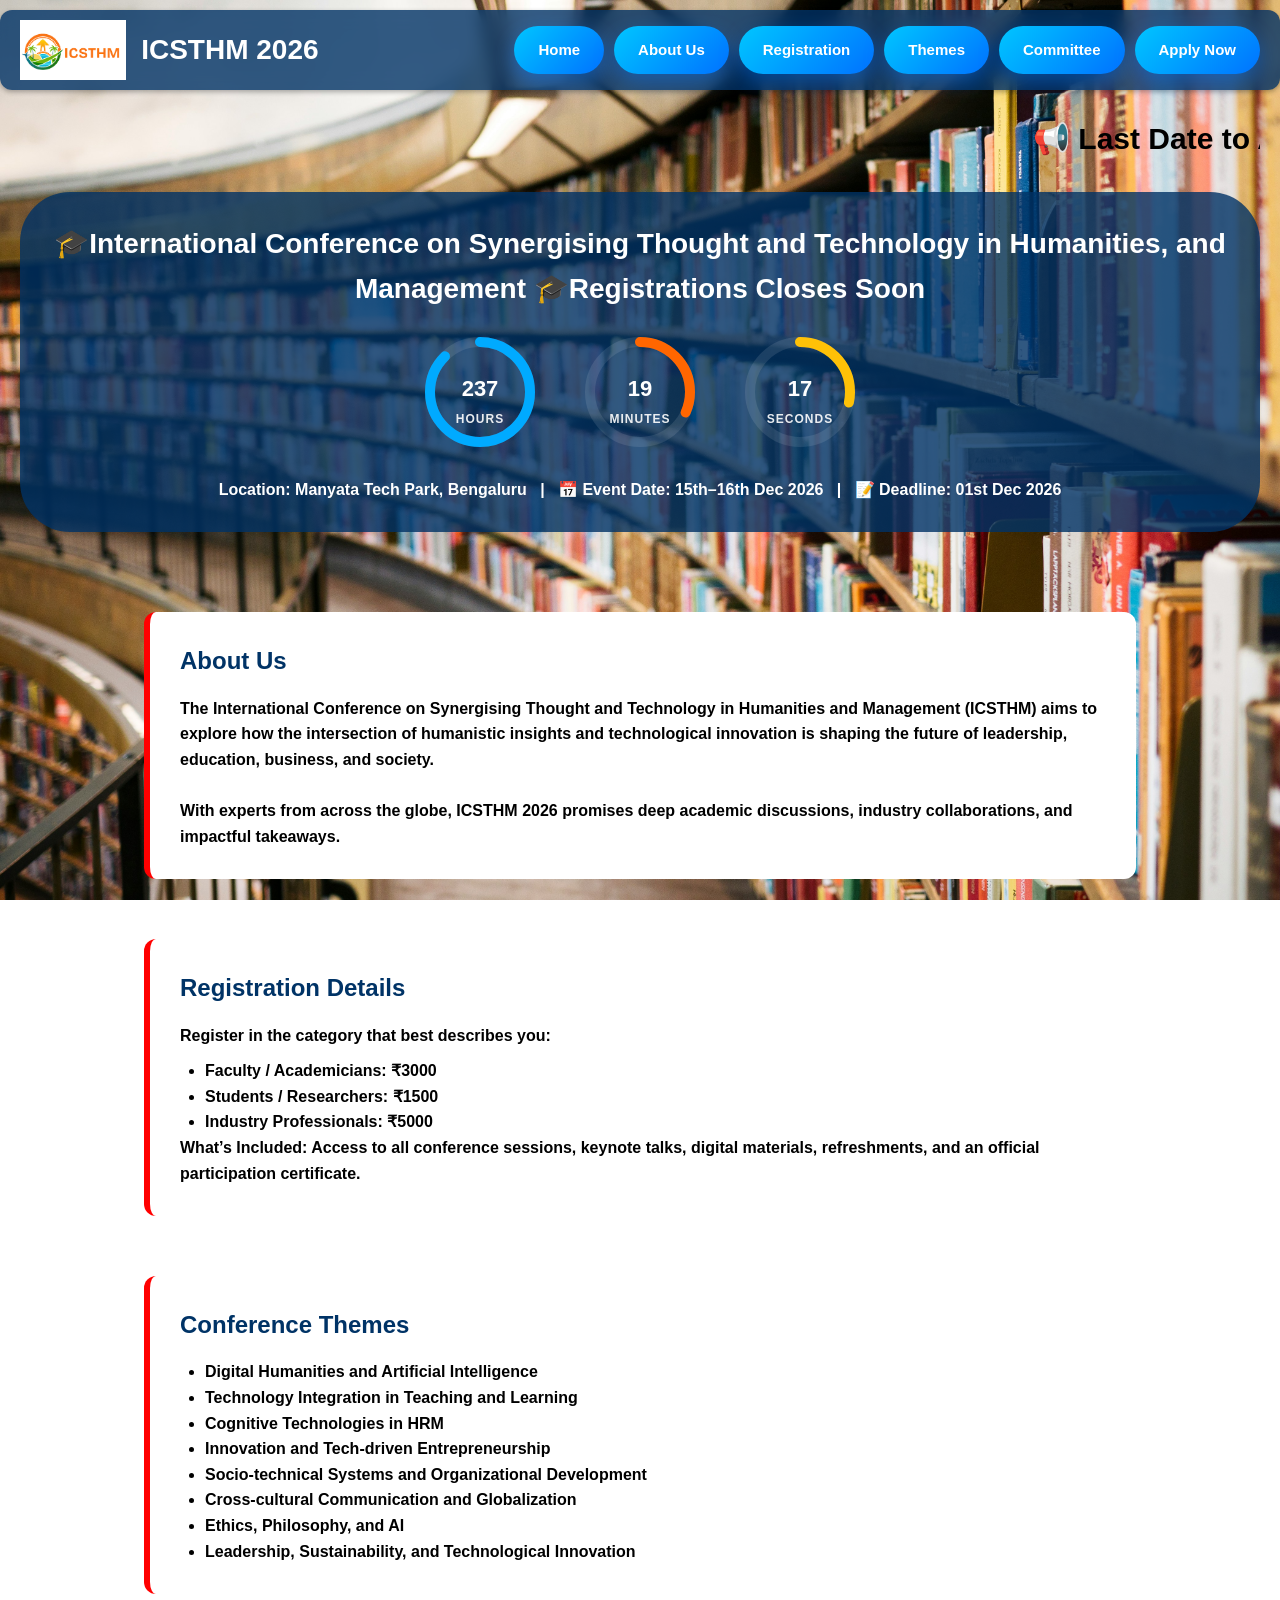
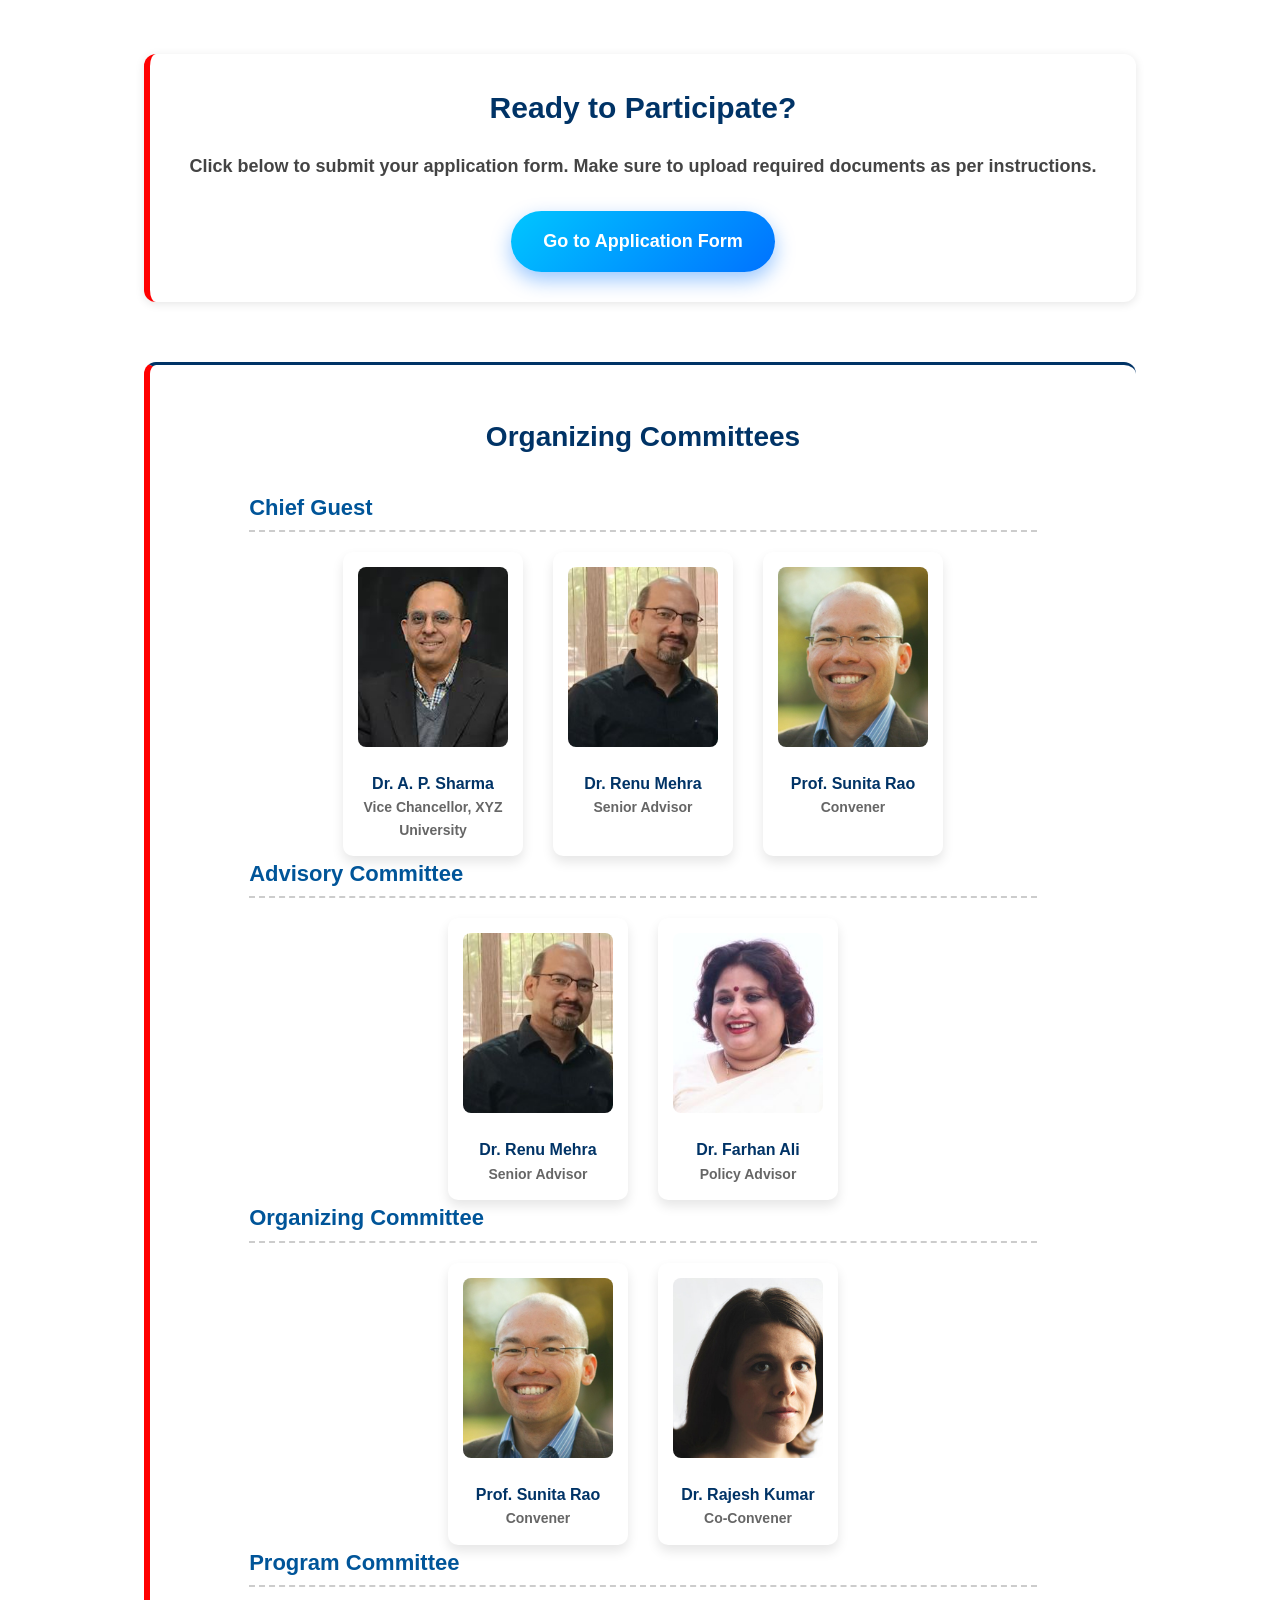
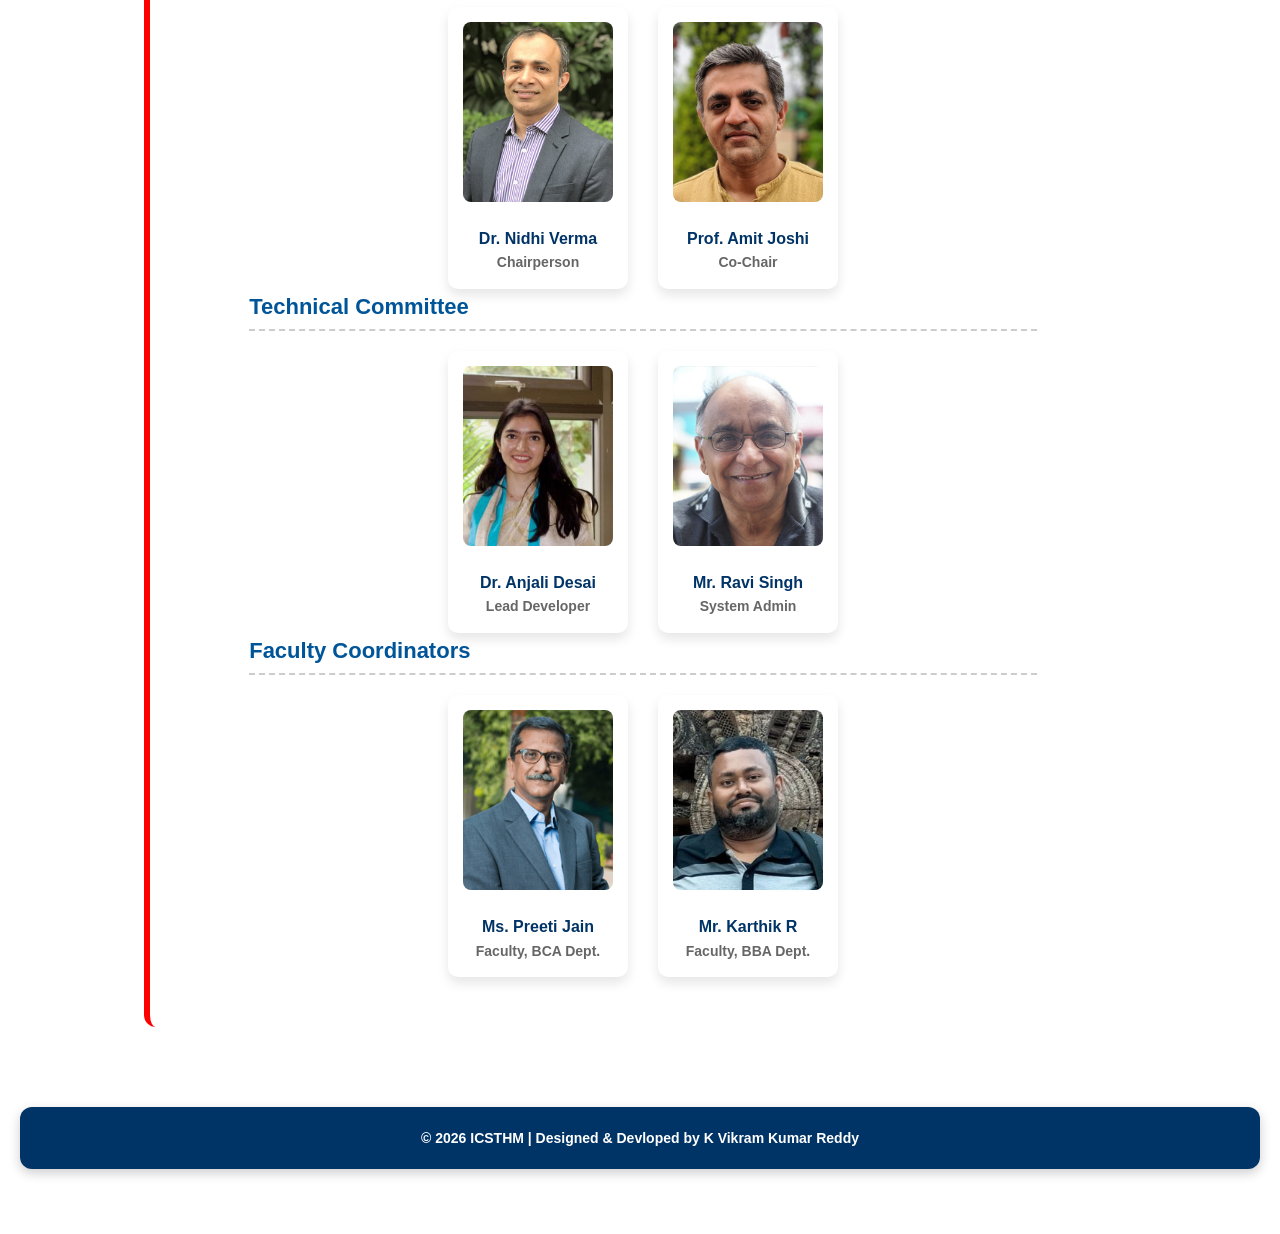
==== commit 5b2d3e90: "Update print statement from 'Hello' to 'Goodbye'" ====
--- a/index.html
+++ b/index.html
@@ -1,7 +1,7 @@
 <!DOCTYPE html>
 <html>
 <head>
-  <title>ICSTHM 2025 - Apply</title>
+  <title>ICSTHM 2026 - Apply</title>
   <style>
 
   body {
@@ -398,7 +398,7 @@
       <p>
         The <strong>International Conference on Synergising Thought and Technology in Humanities and Management (ICSTHM)</strong> aims to explore how the intersection of humanistic insights and technological innovation is shaping the future of leadership, education, business, and society.
         <br><br>
-        With experts from across the globe, ICSTHM 2025 promises deep academic discussions, industry collaborations, and impactful takeaways.
+        With experts from across the globe, ICSTHM 2026 promises deep academic discussions, industry collaborations, and impactful takeaways.
       </p>
     </section>
 
@@ -546,14 +546,14 @@
 
 
   <footer>
-    &copy; 2025 ICSTHM | Designed & Devloped by Dhruva Raj K M
+    &copy; 2026 ICSTHM | Designed & Devloped by K Vikram Kumar Reddy
   </footer>
 
     
   <script>
   const FULL_DASH = 2 * Math.PI * 50;
 
-  const deadline = new Date("December 15, 2025 23:59:59");
+  const deadline = new Date("December 15, 2026 23:59:59");
 
   const hourCircle = document.querySelector('#hour-circle .progress');
   const minuteCircle = document.querySelector('#minute-circle .progress');
